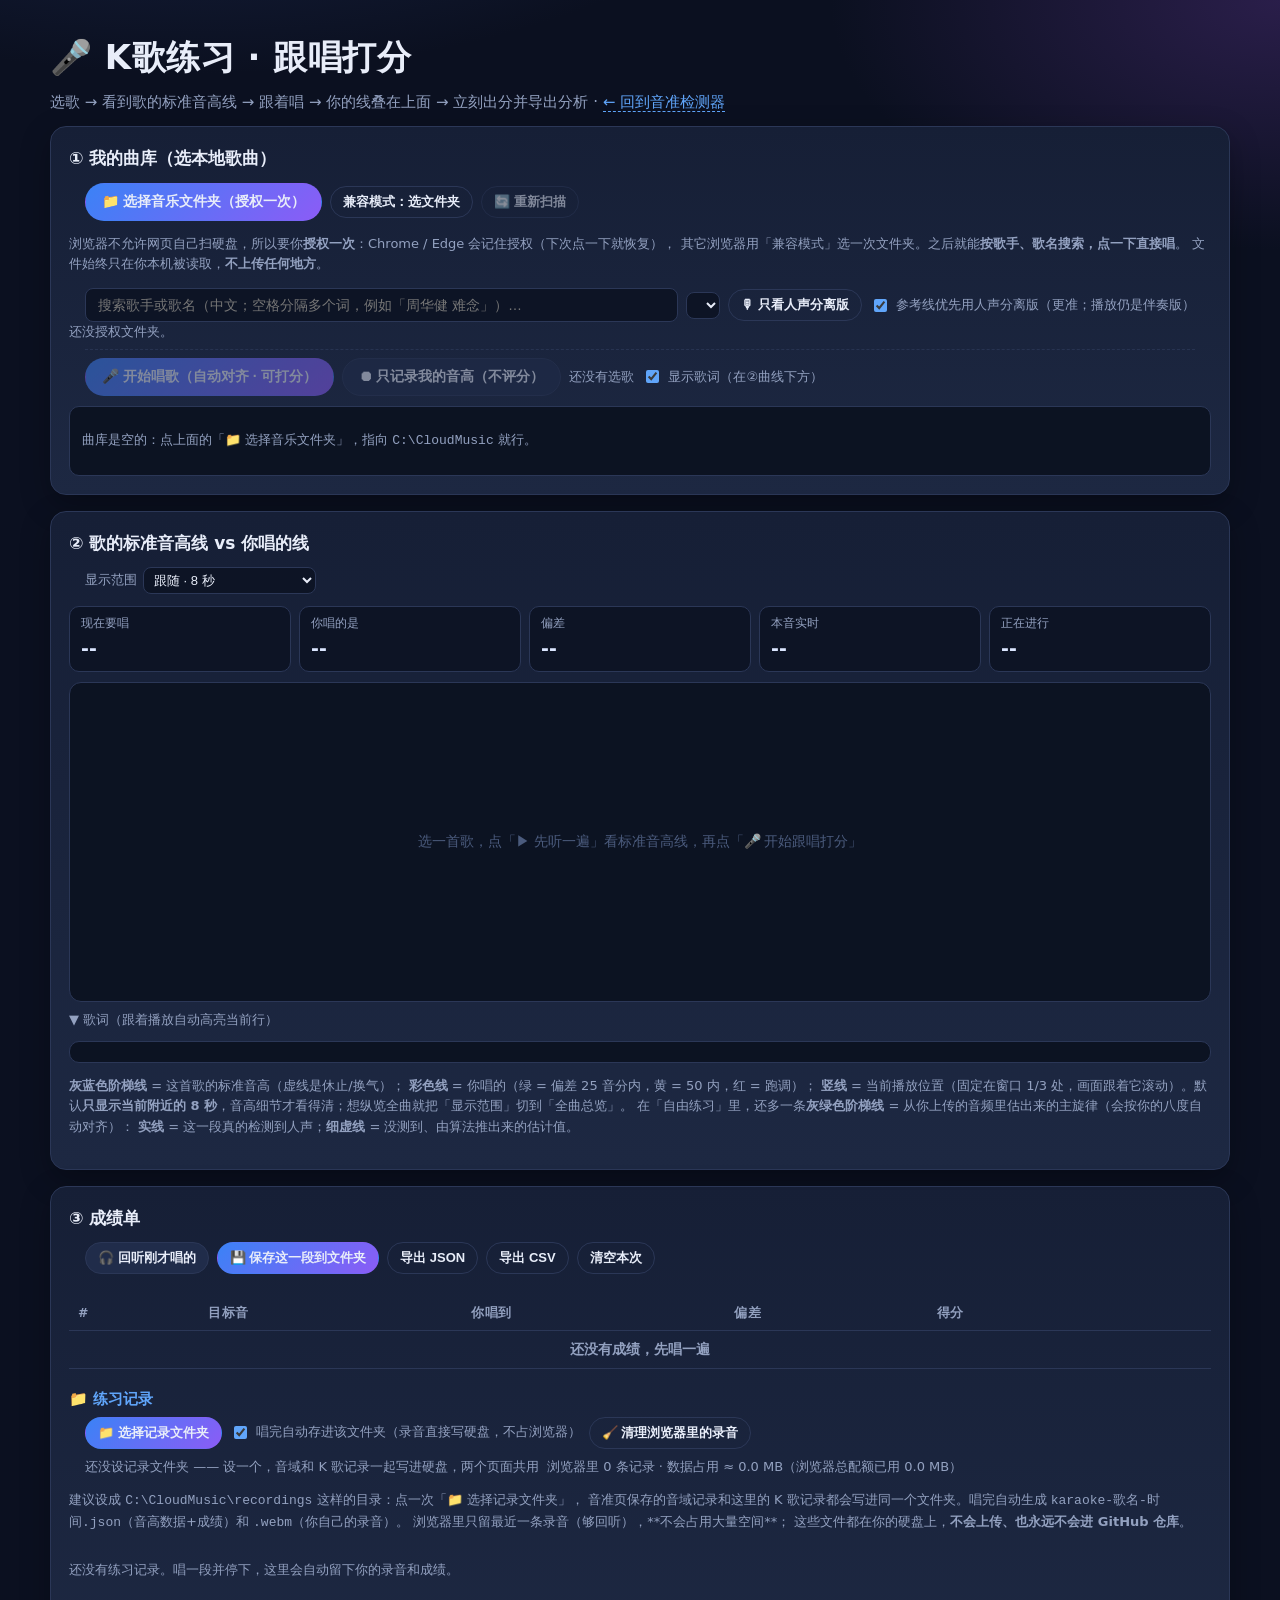
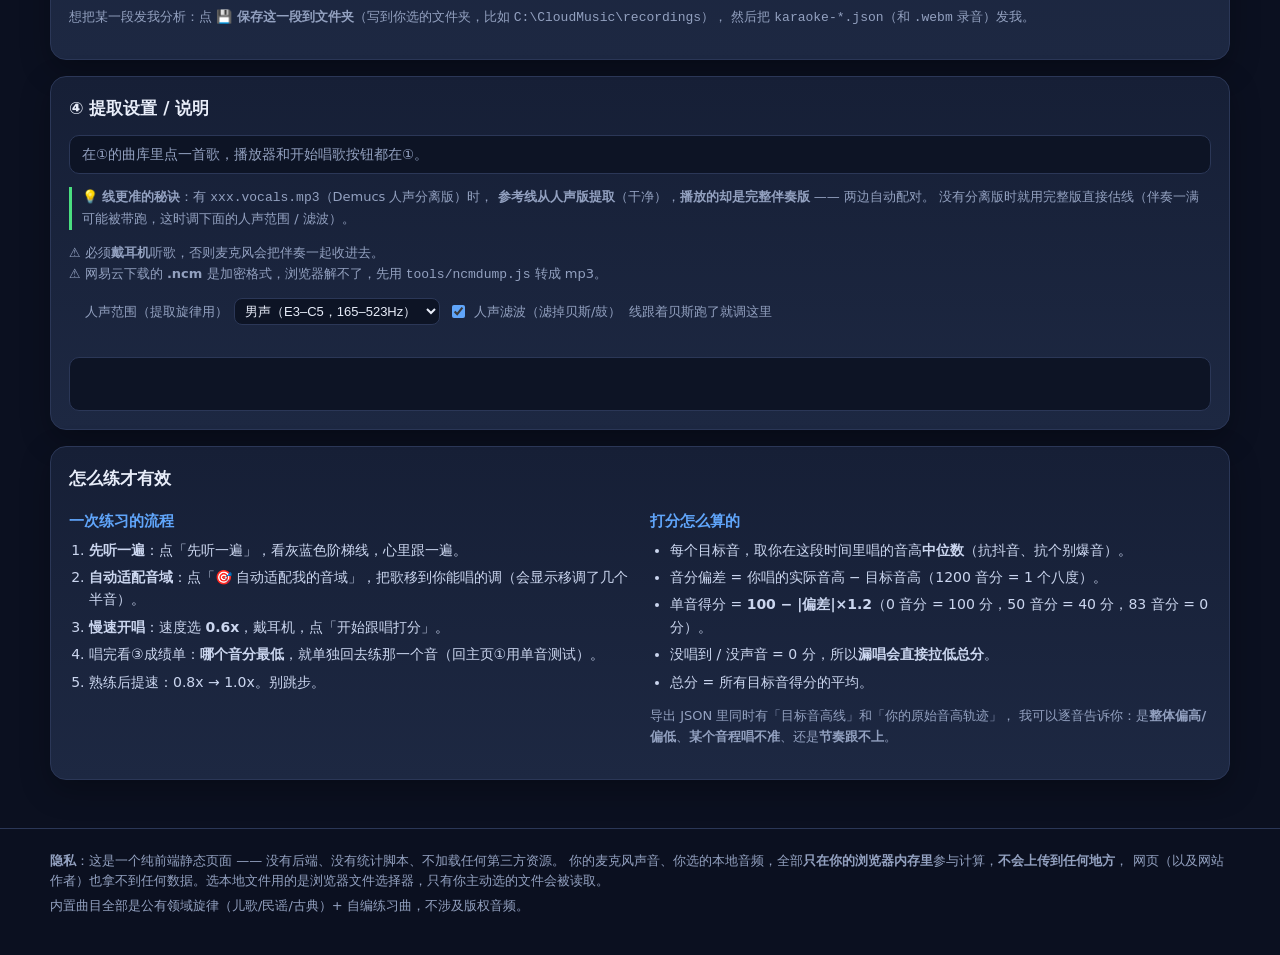
==== karaoke.html @ d2b87dbf "feat: 曲库只看有人声分离版；统一音域/K歌记录文件夹；修复稳定音域判定" ====
<!doctype html>
<html lang="zh-CN">
<head>
<meta charset="utf-8" />
<meta name="viewport" content="width=device-width, initial-scale=1" />
<title>K歌练习 · 跟唱打分 · 音高线对比</title>
<meta name="description" content="网页 K 歌练习：显示歌曲的标准音高线和你唱的线，实时打分，录音可导出分析。纯前端，不上传任何声音。" />
<link rel="stylesheet" href="style.css?v=7" />
<link rel="stylesheet" href="karaoke.css?v=7" />
</head>
<body>

<header class="site-header">
  <div class="wrap">
    <h1>🎤 K歌练习 · 跟唱打分</h1>
    <p class="sub">选歌 → 看到歌的标准音高线 → 跟着唱 → 你的线叠在上面 → 立刻出分并导出分析
      · <a class="back" href="index.html">← 回到音准检测器</a></p>
  </div>
</header>

<main class="wrap grid">

  <!-- ===== 我的曲库 ===== -->
  <section class="card card--wide">
    <div class="card-head">
      <h2>① 我的曲库（选本地歌曲）</h2>
      <div class="row wrap">
        <button id="libPickDir" class="btn btn-primary">📁 选择音乐文件夹（授权一次）</button>
        <button id="libPickFiles" class="btn btn-ghost btn-sm">兼容模式：选文件夹</button>
        <input type="file" id="libFiles" webkitdirectory directory multiple class="hidden-file" />
        <button id="libRescan" class="btn btn-ghost btn-sm" disabled>🔄 重新扫描</button>
      </div>
    </div>
    <p class="muted small">
      浏览器不允许网页自己扫硬盘，所以要你<b>授权一次</b>：Chrome / Edge 会记住授权（下次点一下就恢复），
      其它浏览器用「兼容模式」选一次文件夹。之后就能<b>按歌手、歌名搜索，点一下直接唱</b>。
      文件始终只在你本机被读取，<b>不上传任何地方</b>。
    </p>
    <div class="row wrap">
      <input id="libSearch" class="lib-search" type="search" placeholder="搜索歌手或歌名（中文；空格分隔多个词，例如「周华健 难念」）…" />
      <select id="libArtist" class="mini-select"></select>
      <button id="libVocalsOnly" class="btn btn-ghost btn-sm lib-vocals-only" type="button">🎙 只看人声分离版</button>
      <label class="field checkbox"><input id="libVocals" type="checkbox" checked /> 参考线优先用人声分离版（更准；播放仍是伴奏版）</label>
    </div>
    <div id="libInfo" class="muted small">还没授权文件夹。</div>
    <div class="row wrap lib-actions">
      <button id="syncRecBtn" class="btn btn-primary" disabled>🎤 开始唱歌（自动对齐 · 可打分）</button>
      <button id="freeRecBtn" class="btn" disabled>⏺ 只记录我的音高（不评分）</button>
      <span id="audioName" class="muted small">还没有选歌</span>
      <label class="field checkbox"><input id="lrcChk" type="checkbox" checked /> 显示歌词（在②曲线下方）</label>
    </div>
    <div id="audioBox" class="lib-player"></div>
    <div id="libList" class="lib-list"><p class="muted small">曲库是空的：点上面的「📁 选择音乐文件夹」，指向 <code>C:\CloudMusic</code> 就行。</p></div>
  </section>


  <!-- ===== 音高线对比 ===== -->
  <section class="card card--wide">
    <div class="card-head">
      <h2>② 歌的标准音高线 vs 你唱的线</h2>
      <div class="row wrap">
        <label class="field">显示范围
          <select id="viewSel" class="mini-select">
            <option value="4">跟随 · 4 秒（看得最细）</option>
            <option value="8" selected>跟随 · 8 秒</option>
            <option value="15">跟随 · 15 秒</option>
            <option value="0">全曲总览</option>
          </select>
        </label>
        <span id="playInfo" class="muted small"></span>
      </div>
    </div>

    <div class="kara-hud">
      <div class="hud-item"><span class="k">现在要唱</span><span class="v" id="hudTarget">--</span></div>
      <div class="hud-item"><span class="k">你唱的是</span><span class="v" id="hudYou">--</span></div>
      <div class="hud-item"><span class="k">偏差</span><span class="v" id="hudCents">--</span></div>
      <div class="hud-item"><span class="k">本音实时</span><span class="v" id="hudScore">--</span></div>
      <div class="hud-item"><span class="k">正在进行</span><span class="v" id="hudProg">--</span></div>
    </div>

    <canvas id="karaChart" class="kara-chart"></canvas>
    <p class="muted small" style="margin:8px 0 2px">▼ 歌词（跟着播放自动高亮当前行）</p>
    <div id="lyrics" class="lyrics"></div>

    <p class="muted small">
      <b>灰蓝色阶梯线</b> = 这首歌的标准音高（虚线是休止/换气）；
      <b>彩色线</b> = 你唱的（绿 = 偏差 25 音分内，黄 = 50 内，红 = 跑调）；
      <b>竖线</b> = 当前播放位置（固定在窗口 1/3 处，画面跟着它滚动）。默认<b>只显示当前附近的 8 秒</b>，音高细节才看得清；想纵览全曲就把「显示范围」切到「全曲总览」。
      在「自由练习」里，还多一条<b>灰绿色阶梯线</b> = 从你上传的音频里估出来的主旋律（会按你的八度自动对齐）：
      <b>实线</b> = 这一段真的检测到人声；<b>细虚线</b> = 没测到、由算法推出来的估计值。
    </p>
  </section>

  <!-- ===== 成绩 ===== -->
  <section class="card card--wide">
    <div class="card-head">
      <h2>③ 成绩单</h2>
      <div class="row wrap">
        <button id="playRecBtn" class="btn btn-sm">🎧 回听刚才唱的</button>
        <button id="saveRecBtn" class="btn btn-primary btn-sm">💾 保存这一段到文件夹</button>
        <button id="exportBtn" class="btn btn-ghost btn-sm">导出 JSON</button>
        <button id="csvBtn" class="btn btn-ghost btn-sm">导出 CSV</button>
        <button id="clearBtn" class="btn btn-ghost btn-sm">清空本次</button>
      </div>
    </div>
    <div id="resultSummary" class="summary"></div>
    <div class="table-scroll">
      <table class="stat-table">
        <thead><tr><th>#</th><th>目标音</th><th>你唱到</th><th>偏差</th><th>得分</th><th></th></tr></thead>
        <tbody id="resultBody"><tr><td colspan="6" class="muted center">还没有成绩，先唱一遍</td></tr></tbody>
      </table>
    </div>
    <p id="resultHint" class="muted small"></p>
    <h3 style="margin-top:18px">📁 练习记录</h3>
    <div class="row wrap rec-prefs">
      <button id="recFolderBtn" class="btn btn-primary btn-sm">📁 选择记录文件夹</button>
      <label class="field checkbox"><input id="recAutoChk" type="checkbox" checked /> 唱完自动存进该文件夹（录音直接写硬盘，不占浏览器）</label>
      <button id="recPurgeBtn" class="btn btn-ghost btn-sm">🧹 清理浏览器里的录音</button>
      <span id="recFolderName" class="muted small">还没设记录文件夹</span>
      <span id="recUsage" class="muted small"></span>
    </div>
    <p class="muted small">
      建议设成 <code>C:\CloudMusic\recordings</code> 这样的目录：点一次「📁 选择记录文件夹」，
      音准页保存的音域记录和这里的 K 歌记录都会写进同一个文件夹。唱完自动生成
      <code>karaoke-歌名-时间.json</code>（音高数据+成绩）和 <code>.webm</code>（你自己的录音）。
      浏览器里只留最近一条录音（够回听），**不会占用大量空间**；
      这些文件都在你的硬盘上，<b>不会上传、也永远不会进 GitHub 仓库</b>。
    </p>
    <div id="recList" class="rec-list"><p class="muted small">还没有练习记录。唱一段并停下，这里会自动留下你的成绩和录音（可回听）。</p></div>
    <p class="muted small">想把某一段发我分析：点 <b>💾 保存这一段到文件夹</b>（写到你选的文件夹，比如 <code>C:\CloudMusic\recordings</code>），
      然后把 <code>karaoke-*.json</code>（和 <code>.webm</code> 录音）发我。</p>
  </section>

  <!-- ===== 播放器 / 提取设置 ===== -->
  <section class="card card--wide">
    <div class="card-head"><h2>④ 提取设置 / 说明</h2></div>
    <p id="songInfo" class="status">在①的曲库里点一首歌，播放器和开始唱歌按钮都在①。</p>
    <p class="muted small" style="border-left:3px solid #4ade80;padding-left:10px">
      💡 <b>线更准的秘诀</b>：有 <code>xxx.vocals.mp3</code>（Demucs 人声分离版）时，
      <b>参考线从人声版提取</b>（干净），<b>播放的却是完整伴奏版</b> —— 两边自动配对。
      没有分离版时就用完整版直接估线（伴奏一满可能被带跑，这时调下面的人声范围 / 滤波）。
    </p>
    <p class="muted small">
      ⚠️ 必须<b>戴耳机</b>听歌，否则麦克风会把伴奏一起收进去。<br>
      ⚠️ 网易云下载的 <b>.ncm</b> 是加密格式，浏览器解不了，先用 <code>tools/ncmdump.js</code> 转成 mp3。
    </p>
    <div class="row wrap">
      <label class="field">人声范围（提取旋律用）
        <select id="vocalSel" class="mini-select"></select>
      </label>
      <label class="field checkbox"><input id="vocalBandChk" type="checkbox" checked /> 人声滤波（滤掉贝斯/鼓）</label>
      <span class="muted small">线跟着贝斯跑了就调这里</span>
    </div>
    <div id="refProgress" class="muted small"></div>
    <div id="freeResult" class="prac-result"></div>
  </section>

  <!-- ===== 怎么用 ===== -->
  <section class="card card--wide">
    <div class="card-head"><h2>怎么练才有效</h2></div>
    <div class="cols">
      <div>
        <h3>一次练习的流程</h3>
        <ol>
          <li><b>先听一遍</b>：点「先听一遍」，看灰蓝色阶梯线，心里跟一遍。</li>
          <li><b>自动适配音域</b>：点「🎯 自动适配我的音域」，把歌移到你能唱的调（会显示移调了几个半音）。</li>
          <li><b>慢速开唱</b>：速度选 <b>0.6x</b>，戴耳机，点「开始跟唱打分」。</li>
          <li>唱完看③成绩单：<b>哪个音分最低</b>，就单独回去练那一个音（回主页①用单音测试）。</li>
          <li>熟练后提速：0.8x → 1.0x。别跳步。</li>
        </ol>
      </div>
      <div>
        <h3>打分怎么算的</h3>
        <ul>
          <li>每个目标音，取你在这段时间里唱的音高<b>中位数</b>（抗抖音、抗个别爆音）。</li>
          <li>音分偏差 = 你唱的实际音高 − 目标音高（1200 音分 = 1 个八度）。</li>
          <li>单音得分 = <b>100 − |偏差|×1.2</b>（0 音分 = 100 分，50 音分 = 40 分，83 音分 = 0 分）。</li>
          <li>没唱到 / 没声音 = 0 分，所以<b>漏唱会直接拉低总分</b>。</li>
          <li>总分 = 所有目标音得分的平均。</li>
        </ul>
        <p class="muted small">导出 JSON 里同时有「目标音高线」和「你的原始音高轨迹」，
          我可以逐音告诉你：是<b>整体偏高/偏低</b>、<b>某个音程唱不准</b>、还是<b>节奏跟不上</b>。</p>
      </div>
    </div>
  </section>

</main>

<footer class="site-footer">
  <div class="wrap">
    <p><b>隐私</b>：这是一个纯前端静态页面 —— 没有后端、没有统计脚本、不加载任何第三方资源。
      你的麦克风声音、你选的本地音频，全部<b>只在你的浏览器内存里</b>参与计算，<b>不会上传到任何地方</b>，
      网页（以及网站作者）也拿不到任何数据。选本地文件用的是浏览器文件选择器，只有你主动选的文件会被读取。</p>
    <p class="muted small">内置曲目全部是公有领域旋律（儿歌/民谣/古典）+ 自编练习曲，不涉及版权音频。</p>
  </div>
</footer>

<script src="js/pitch.js?v=7"></script>
<script src="js/karaoke.js?v=7"></script>
<script src="js/library.js?v=7"></script>
<script src="js/record-folder.js?v=7"></script>
<script src="js/record.js?v=7"></script>
<script>
  /* 兜底提示：如果曲库模块没加载成功（浏览器缓存了旧版本 / 网络问题），
     直接明确告诉用户，而不是"点了没反应"。 */
  window.addEventListener('load', function () {
    if (!window.SongLibrary) {
      var el = document.getElementById('libInfo');
      if (el) el.innerHTML = '<span style="color:#f87171">⚠️ 曲库模块加载失败 —— 多半是浏览器缓存了旧版本。' +
        '请按 <b>Ctrl + F5</b>（Mac: Cmd + Shift + R）强制刷新一次。</span>';
      var btn = document.getElementById('libPickDir');
      if (btn) btn.disabled = true;
    }
  });
</script>
</body>
</html>
---- style.css ----
/* ===== 基础 ===== */
:root {
  --bg: #0b1020;
  --bg-soft: #121a2e;
  --card: #161f36;
  --card-2: #1d2842;
  --line: #2b3757;
  --text: #e8edf9;
  --muted: #93a1c0;
  --ok: #4ade80;
  --warn: #fbbf24;
  --bad: #f87171;
  --accent: #60a5fa;
  --accent-2: #a78bfa;
  --radius: 16px;
}
* { box-sizing: border-box; }
html, body { margin: 0; padding: 0; }
body {
  background: radial-gradient(1200px 600px at 15% -10%, #1c2950 0%, transparent 55%),
              radial-gradient(900px 500px at 100% 0%, #2a1e4a 0%, transparent 50%),
              var(--bg);
  color: var(--text);
  font-family: "Segoe UI", "Microsoft YaHei", system-ui, -apple-system, "PingFang SC", sans-serif;
  line-height: 1.6;
  -webkit-text-size-adjust: 100%;
}
.wrap { width: min(1180px, 100% - 32px); margin-inline: auto; }

.site-header { padding: 30px 0 12px; }
.site-header h1 { margin: 0 0 6px; font-size: clamp(22px, 3.4vw, 34px); letter-spacing: .5px; }
.site-header .sub { margin: 0; color: var(--muted); font-size: 15px; }
.site-header .sub b { color: var(--accent-2); }

.grid { display: grid; grid-template-columns: repeat(2, minmax(0, 1fr)); gap: 16px; padding-bottom: 40px; }
.card--tuner { grid-column: 1 / -1; }
.card--wide { grid-column: 1 / -1; }

.card {
  background: linear-gradient(180deg, var(--card) 0%, var(--card-2) 100%);
  border: 1px solid var(--line);
  border-radius: var(--radius);
  padding: 18px;
  box-shadow: 0 10px 30px rgba(0, 0, 0, .28);
}
.card-head { display: flex; align-items: center; justify-content: space-between; gap: 10px; flex-wrap: wrap; margin-bottom: 12px; }
.card-head h2 { margin: 0; font-size: 17px; }
h3 { font-size: 15px; margin: 4px 0 6px; color: var(--accent); }

.row { display: flex; align-items: center; gap: 8px; }
.row.wrap { flex-wrap: wrap; }
.muted { color: var(--muted); }
.small { font-size: 13px; }
.center { text-align: center; }
.mono { font-family: ui-monospace, Consolas, monospace; background: #0d1425; padding: 8px 10px; border-radius: 8px; }

/* ===== 按钮 / 输入 ===== */
.btn {
  appearance: none; border: 1px solid var(--line); background: #202c4a; color: var(--text);
  padding: 9px 16px; border-radius: 999px; font-size: 14px; font-weight: 600; cursor: pointer;
  transition: .16s; white-space: nowrap;
}

.btn:hover { background: #2a3757; transform: translateY(-1px); }
.btn:active { transform: translateY(0); }
.btn:disabled { opacity: .5; cursor: not-allowed; transform: none; }
.btn-primary { background: linear-gradient(135deg, #3b82f6, #8b5cf6); border-color: transparent; }
.btn-primary:hover { background: linear-gradient(135deg, #4f8df8, #9a72f8); }
.btn-primary.on { background: linear-gradient(135deg, #ef4444, #f97316); }
.btn-ghost { background: transparent; }
.btn-ghost:hover { background: #223054; }
.btn-sm { padding: 6px 12px; font-size: 13px; }
.btn.danger { color: var(--bad); border-color: #4a2740; }
button.recording { background: linear-gradient(135deg, #ef4444, #f97316); border-color: transparent; }

.field { font-size: 13px; color: var(--muted); display: inline-flex; align-items: center; gap: 6px; }
.field input[type="number"] {
  width: 68px; background: #0d1425; border: 1px solid var(--line); color: var(--text);
  border-radius: 8px; padding: 5px 8px; font-size: 13px;
}
.field.checkbox { cursor: pointer; }
input[type="checkbox"] { accent-color: var(--accent); }
select {
  background: #0d1425; border: 1px solid var(--line); color: var(--text);
  border-radius: 8px; padding: 6px 8px; font-size: 14px;
}
.mini-select { padding: 4px 6px; font-size: 13px; }
.tip { margin-top: 12px; }
.tip summary { cursor: pointer; color: var(--accent); font-size: 14px; }
.tip p { margin: 8px 0; font-size: 14px; color: #c7d2e8; }

/* ===== 音准区 ===== */
.status {
  margin: 0 0 12px; font-size: 13.5px; color: var(--muted);
  background: #0d1425; border: 1px solid var(--line); border-radius: 10px; padding: 8px 12px;
}
.tuner-grid { display: grid; grid-template-columns: minmax(0, 0.95fr) minmax(0, 1.05fr); gap: 20px; }
.big-note { text-align: center; padding: 8px 0 4px; }
.big-note-main { display: flex; align-items: baseline; justify-content: center; gap: 6px; }
.sol {
  font-size: clamp(58px, 12vw, 104px); font-weight: 800; line-height: 1;
  background: linear-gradient(180deg, #ffffff, #9fc4ff);
  -webkit-background-clip: text; background-clip: text; color: transparent;
  text-shadow: 0 0 42px rgba(96, 165, 250, .28);
}
.oct { font-size: clamp(20px, 4vw, 34px); color: var(--muted); font-weight: 700; }
.letter { font-size: 16px; color: var(--accent); font-weight: 600; margin-top: 6px; }
.hint { font-size: 14px; color: var(--muted); margin-top: 4px; min-height: 22px; }

.readouts { display: grid; grid-template-columns: 1fr 1fr; gap: 8px; margin-top: 10px; }
.readout {
  background: #0d1425; border: 1px solid var(--line); border-radius: 10px;
  padding: 7px 11px; display: flex; justify-content: space-between; align-items: center; font-size: 13px;
}
.readout .k { color: var(--muted); }
.readout .v { font-weight: 700; color: #dbe6ff; }
.readout .v b { font-size: 16px; }
#centsVal.v-ok, .v-ok { color: var(--ok) !important; }
#centsVal.v-warn, .v-warn { color: var(--warn) !important; }
#centsVal.v-bad, .v-bad { color: var(--bad) !important; }
.level { display: inline-block; width: 74px; height: 8px; background: #223154; border-radius: 999px; overflow: hidden; }
.level i { display: block; height: 100%; width: 0%; background: #64748b; transition: width .08s linear, background .2s; }

/* 指针表 */
.meter { margin-bottom: 14px; }
.meter-track {
  position: relative; height: 26px; border-radius: 999px; border: 1px solid var(--line);
  background: linear-gradient(90deg,
     rgba(248,113,113,.55) 0%, rgba(251,191,36,.5) 22%, rgba(74,222,128,.55) 40%,
     rgba(74,222,128,.65) 50%, rgba(74,222,128,.55) 60%, rgba(251,191,36,.5) 78%, rgba(248,113,113,.55) 100%);
  overflow: hidden;
}
.meter-track::after {
  content: ""; position: absolute; left: 50%; top: 0; bottom: 0; width: 2px;
  background: rgba(255,255,255,.75); transform: translateX(-50%);
}
.needle {
  position: absolute; top: -3px; bottom: -3px; width: 4px; border-radius: 4px;
  background: #fff; box-shadow: 0 0 10px rgba(0,0,0,.6); left: 50%; transform: translateX(-50%);
  transition: left .09s linear, background .18s;
}
.needle.ok { background: var(--ok); }
.needle.warn { background: var(--warn); }
.needle.bad { background: var(--bad); }
.meter-labels { display: flex; justify-content: space-between; font-size: 11.5px; color: var(--muted); margin-top: 4px; }
.meter-tip { font-size: 12.5px; color: var(--muted); margin: 6px 0 0; }
.meter-tip b { color: #dbe6ff; }

/* 音阶格子 */
.ladder-head { display: flex; align-items: center; justify-content: space-between; gap: 8px; flex-wrap: wrap; font-size: 14px; margin-bottom: 8px; }
.ladder { display: grid; grid-template-columns: repeat(4, minmax(0, 1fr)); gap: 8px; }
.lad {
  cursor: pointer; border: 1px solid var(--line); background: #0d1425; color: var(--text);
  border-radius: 12px; padding: 8px 4px; display: flex; flex-direction: column; align-items: center; gap: 1px;
  transition: .15s;
}
.lad b { font-size: 17px; line-height: 1.1; }
.lad span { font-size: 11px; color: var(--muted); }
.lad em { font-size: 11.5px; color: var(--accent); font-style: normal; }
.lad:hover { background: #16223d; border-color: var(--accent); transform: translateY(-2px); }
.lad.on {
  background: linear-gradient(160deg, rgba(74,222,128,.22), rgba(96,165,250,.16));
  border-color: var(--ok); box-shadow: 0 0 0 1px rgba(74,222,128,.35), 0 6px 18px rgba(74,222,128,.14);
}
.lad.flash { border-color: var(--accent-2); }

/* ===== 表格 ===== */
.table-scroll { overflow-x: auto; margin-top: 10px; }
table { width: 100%; border-collapse: collapse; font-size: 14px; }
th, td { text-align: left; padding: 7px 9px; border-bottom: 1px solid var(--line); white-space: nowrap; }
th { color: var(--muted); font-weight: 600; font-size: 12.5px; text-transform: uppercase; letter-spacing: .04em; }
tr.on td { background: rgba(74,222,128,.14); }
.ref-table td:nth-child(3) { font-variant-numeric: tabular-nums; color: #dbe6ff; font-weight: 600; }
.stat-table td:first-child { font-weight: 700; }

.bar { display: inline-block; vertical-align: middle; width: 68px; height: 8px; border-radius: 999px; background: #223154; position: relative; overflow: hidden; }
.bar i { position: absolute; top: 0; bottom: 0; }

/* ===== 录音 ===== */
.rec-status { display: flex; align-items: center; gap: 8px; font-size: 14px; margin-bottom: 10px; }
.dot { width: 10px; height: 10px; border-radius: 50%; background: #475569; display: inline-block; }
.dot.live { background: var(--bad); box-shadow: 0 0 0 0 rgba(248,113,113,.7); animation: pulse 1.4s infinite; }
@keyframes pulse { 0% { box-shadow: 0 0 0 0 rgba(248,113,113,.65);} 100% { box-shadow: 0 0 0 12px rgba(248,113,113,0);} }

.summary { display: grid; grid-template-columns: repeat(auto-fit, minmax(110px, 1fr)); gap: 8px; margin-bottom: 10px; }
.sum-item { background: #0d1425; border: 1px solid var(--line); border-radius: 10px; padding: 8px 10px; }
.sum-item .k { font-size: 11.5px; color: var(--muted); display: block; }
.sum-item .v { font-size: 17px; font-weight: 700; }
.sum-item .v.good { color: var(--ok); }
.sum-item .v.warn { color: var(--warn); }
.sum-item .v.bad { color: var(--bad); }

.prac-result {
  margin-top: 12px; background: #0d1425; border: 1px solid var(--line); border-radius: 10px;
  padding: 12px; font-size: 14px; color: #cfdaf3; min-height: 54px;
}
.prac-result .score { font-size: 26px; font-weight: 800; color: var(--accent-2); }
.prac-result b { color: #fff; }

.chart { width: 100%; height: 240px; display: block; border-radius: 10px; background: #0d1425; border: 1px solid var(--line); }

/* ===== 本地记录 ===== */
.sessions { display: grid; gap: 8px; }
.session-item {
  display: flex; align-items: center; justify-content: space-between; gap: 10px; flex-wrap: wrap;
  background: #0d1425; border: 1px solid var(--line); border-radius: 10px; padding: 9px 12px; font-size: 13.5px;
}
.session-item .meta { color: var(--muted); font-size: 12.5px; }

.cols { display: grid; grid-template-columns: 1fr 1fr; gap: 20px; }
.cols ul, .cols ol { margin: 0; padding-left: 20px; font-size: 14px; color: #cbd6ef; }
.cols li { margin: 5px 0; }

.site-footer { border-top: 1px solid var(--line); padding: 18px 0 40px; margin-top: 8px; }
.site-footer p { margin: 4px 0; font-size: 13px; color: var(--muted); }

@media (max-width: 860px) {
  .grid { grid-template-columns: minmax(0, 1fr); }
  .tuner-grid { grid-template-columns: minmax(0, 1fr); }
  .cols { grid-template-columns: minmax(0, 1fr); }
  .ladder { grid-template-columns: repeat(4, minmax(0, 1fr)); }
  .chart { height: 200px; }
}
@media (max-width: 420px) {
  .readouts { grid-template-columns: 1fr; }
  .ladder { grid-template-columns: repeat(2, minmax(0, 1fr)); }
}
/* ===== 音域相关 ===== */
.range-info { margin-top: -4px; line-height: 1.55; }
.range-custom { margin: -2px 0 8px; }
.lad.out { opacity: .42; }
.lad.out:hover { opacity: .8; }
.out-tag { font-size: 10px; color: var(--bad); font-style: normal; line-height: 1.2; }
tr.out td { opacity: .42; }

/* ===== 实时音高曲线 / 声波 ===== */
.live-block { margin-top: 16px; }
.live-head { display: flex; align-items: center; gap: 10px; flex-wrap: wrap; margin-bottom: 8px; font-size: 13.5px; }
.live-title { font-weight: 600; color: #cfe0ff; }
.live-chart { width: 100%; height: 210px; display: block; border-radius: 10px; background: #0c1322; border: 1px solid var(--line); }
.scope { width: 100%; height: 56px; display: block; margin-top: 8px; border-radius: 10px; background: #0c1322; border: 1px solid var(--line); }
.scope.hidden { display: none; }
/* 页面互跳链接 */
.back { color: var(--accent); text-decoration: none; border-bottom: 1px dashed var(--accent); }
.back:hover { color: #fff; }
---- karaoke.css ----
/* ============================================================
 * karaoke.css —— K歌练习页专用样式（配合 style.css）
 * ============================================================ */
.back { color: var(--accent); text-decoration: none; border-bottom: 1px dashed var(--accent); }
.back:hover { color: #fff; }

.mini-select.wide { min-width: 240px; }
.tr-val { display: inline-block; min-width: 34px; text-align: center; color: var(--accent-2); font-size: 15px; }

.kara-hud { display: grid; grid-template-columns: repeat(auto-fit, minmax(120px, 1fr)); gap: 8px; margin-bottom: 10px; }
.hud-item {
  background: #0d1425; border: 1px solid var(--line); border-radius: 10px;
  padding: 7px 11px; display: flex; flex-direction: column; gap: 1px;
}
.hud-item .k { font-size: 11.5px; color: var(--muted); }
.hud-item .v { font-size: 19px; font-weight: 700; color: #dbe6ff; }
.hud-item .v small { font-size: 12px; font-weight: 500; color: var(--muted); }
.v-ok { color: var(--ok) !important; }
.v-warn { color: var(--warn) !important; }
.v-bad { color: var(--bad) !important; }

.kara-chart {
  width: 100%; height: 320px; display: block;
  border-radius: 12px; background: #0c1322; border: 1px solid var(--line);
}

/* 成绩单 */
.score-big { font-size: 34px; font-weight: 800; }
.score-big.s1 { color: var(--ok); }
.score-big.s2 { color: var(--warn); }
.score-big.s3 { color: var(--bad); }

.note-pill {
  display: inline-block; min-width: 30px; text-align: center;
  background: #16223d; border: 1px solid var(--line); border-radius: 6px;
  padding: 0 6px; font-weight: 700;
}
.score-bar { display: inline-block; vertical-align: middle; width: 72px; height: 9px; border-radius: 999px; background: #223154; overflow: hidden; position: relative; }
.score-bar i { position: absolute; top: 0; bottom: 0; left: 0; }

.file-input {
  background: #0d1425; border: 1px solid var(--line); color: var(--muted);
  border-radius: 8px; padding: 6px 10px; font-size: 13px; max-width: 320px;
}
.audio-player { width: 100%; margin-top: 10px; }

@media (max-width: 860px) {
  .kara-chart { height: 240px; }
  .mini-select.wide { min-width: 160px; }
}
#refProgress { min-height: 20px; color: var(--accent); }
#refProgress .ref-ok { color: var(--ok); }
#refProgress .ref-bad { color: var(--bad); }
/* 歌词 */
.lyrics {
  margin-top: 10px; min-height: 0; background: #0c1322; border: 1px solid var(--line);
  border-radius: 10px; padding: 10px 14px; text-align: center; line-height: 1.9;
}
.lyrics .ly-none { color: #64748b; font-size: 13.5px; }
.ly-line { font-size: 15px; color: #5c6c8d; transition: color .15s; }
.ly-line.ly-on { font-size: 20px; font-weight: 800; color: #fff; text-shadow: 0 0 18px rgba(96,165,250,.45); }
/* ===== 本地曲库 ===== */
.hidden-file { display: none; }
.lib-search {
  background: #0d1425; border: 1px solid var(--line); color: var(--text);
  border-radius: 8px; padding: 8px 12px; font-size: 14px; min-width: 260px; flex: 1;
}
.lib-list {
  margin-top: 10px; max-height: 430px; overflow: auto;
  border: 1px solid var(--line); border-radius: 10px; background: #0c1322;
}
.lib-list > p { padding: 10px 12px; }
.lib-head {
  position: sticky; top: 0; z-index: 1; background: #101a2e; padding: 7px 12px;
  font-size: 12.5px; color: var(--muted); border-bottom: 1px solid var(--line);
}
.lib-item {
  display: grid; grid-template-columns: minmax(0, 1.7fr) minmax(0, 1fr) auto auto;
  gap: 10px; align-items: center; padding: 7px 12px; font-size: 13.5px;
  border-bottom: 1px solid rgba(43, 55, 87, .5); cursor: pointer;
}
.lib-item:hover { background: #16223d; }
.lib-item.on { background: rgba(74, 222, 128, .12); }
.lib-title { font-weight: 600; color: #e8edf9; overflow: hidden; text-overflow: ellipsis; white-space: nowrap; }
.lib-artist { color: var(--muted); overflow: hidden; text-overflow: ellipsis; white-space: nowrap; }
.lib-tags { display: flex; gap: 4px; flex-wrap: nowrap; }
.tag { font-size: 10.5px; padding: 1px 6px; border-radius: 999px; border: 1px solid var(--line); color: var(--muted); white-space: nowrap; }
.tag-v { color: #4ade80; border-color: #2c5a42; }
.lib-vocals-only.on { color: #a7f3d0; border-color: #2c5a42; background: rgba(74,222,128,.16); }
.tag-l { color: #60a5fa; border-color: #2c4170; }
.tag-d { max-width: 140px; overflow: hidden; text-overflow: ellipsis; }
.lib-go { color: var(--accent-2); font-weight: 700; white-space: nowrap; }
@media (max-width: 700px) {
  .lib-item { grid-template-columns: 1fr auto; }
  .lib-artist, .tag-d { display: none; }
}
/* 曲库里的播放器 */
.lib-player { margin-top: 4px; }
.lib-player:empty { display: none; }
.lib-player .audio-player { width: 100%; }
.lib-actions { margin-top: 6px; padding-top: 8px; border-top: 1px dashed rgba(43, 55, 87, .8); }
/* 歌词没内容时的占位样式 */
.lyrics.has-none { border-style: dashed; background: transparent; }
/* ===== 练习记录 ===== */
.rec-list { display: grid; gap: 8px; margin-top: 8px; }
.rec-item {
  display: grid; grid-template-columns: minmax(0, 1fr) auto auto; gap: 12px; align-items: center;
  background: #0d1425; border: 1px solid var(--line); border-radius: 10px; padding: 8px 12px;
}
.rec-main { display: flex; flex-direction: column; gap: 2px; min-width: 0; }
.rec-main b { overflow: hidden; text-overflow: ellipsis; white-space: nowrap; }
.rec-score { font-size: 22px; font-weight: 800; color: #93a1c0; }
.rec-score i { font-size: 11px; font-style: normal; color: var(--muted); margin-left: 2px; }
.rec-score.good { color: var(--ok); }
.rec-score.warn { color: var(--warn); }
.rec-score.bad { color: var(--bad); }
@media (max-width: 700px) { .rec-item { grid-template-columns: 1fr auto; } .rec-main { grid-column: 1 / -1; } }
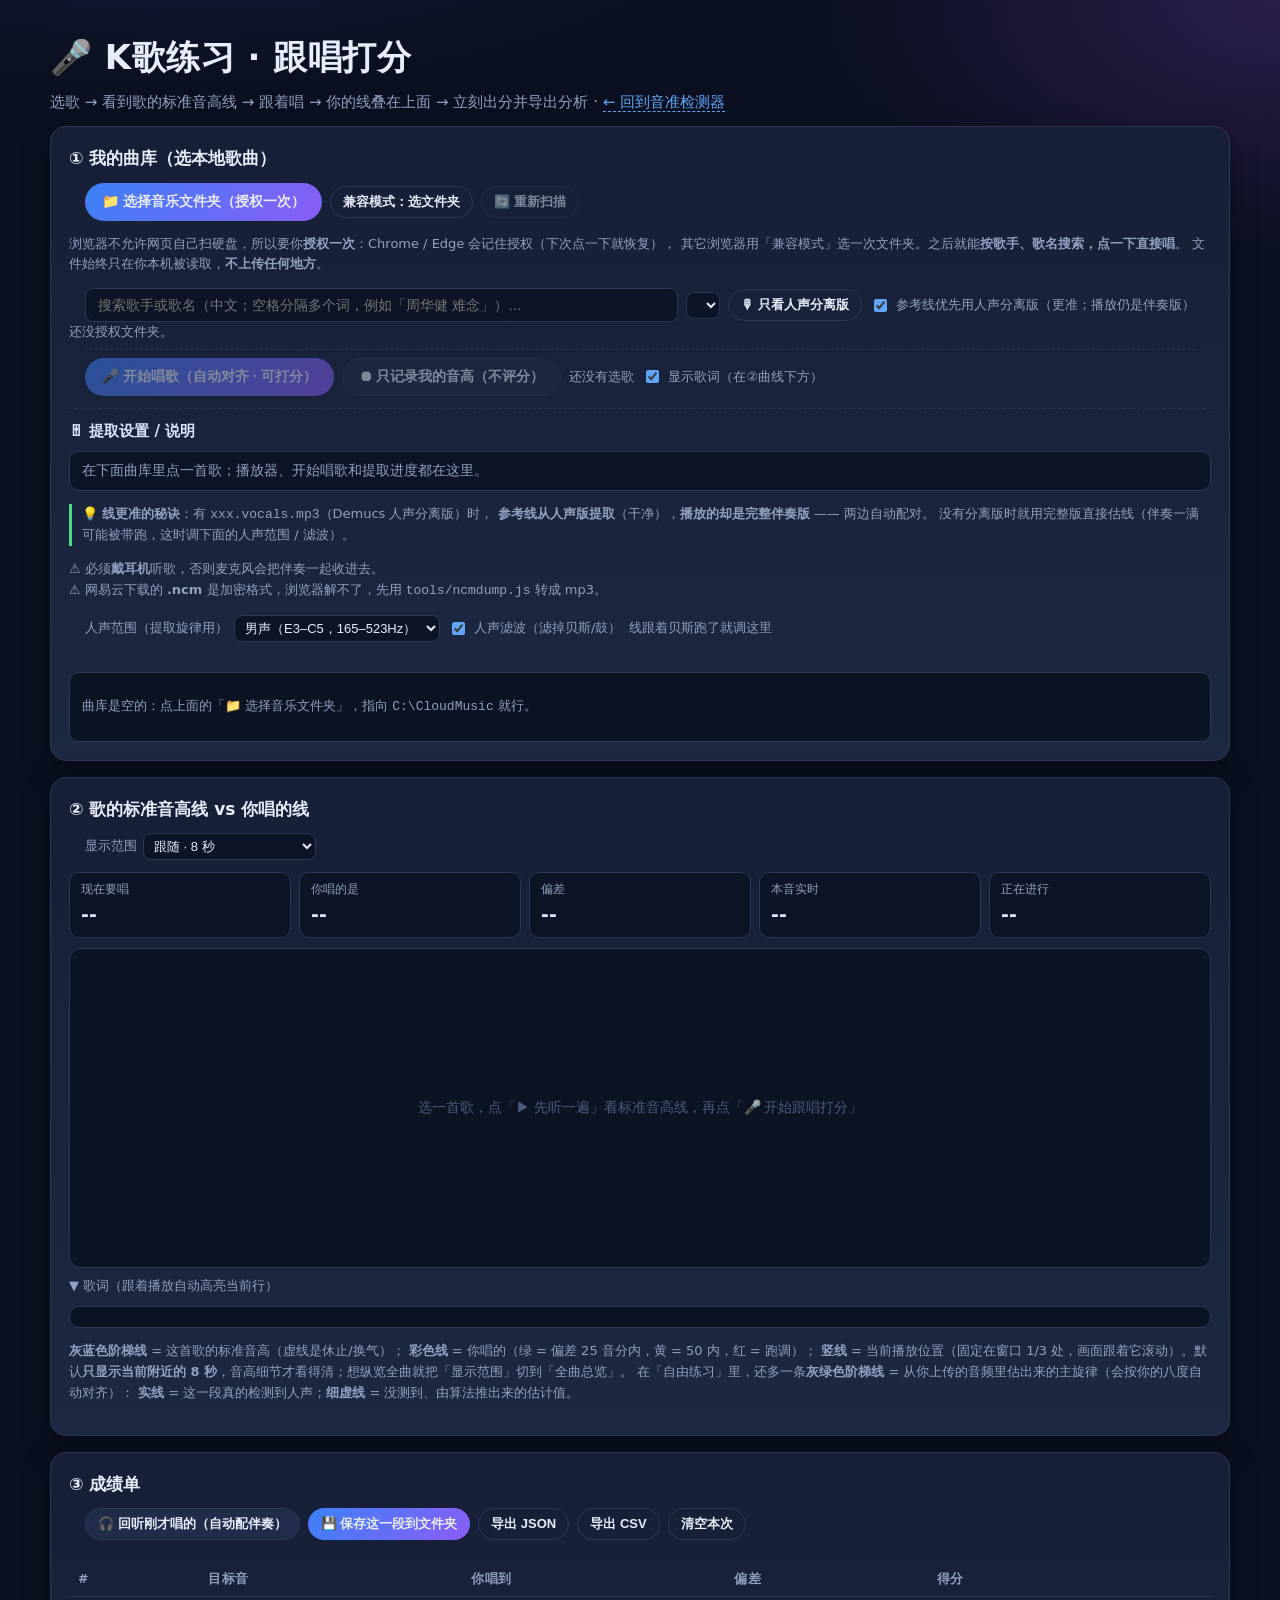
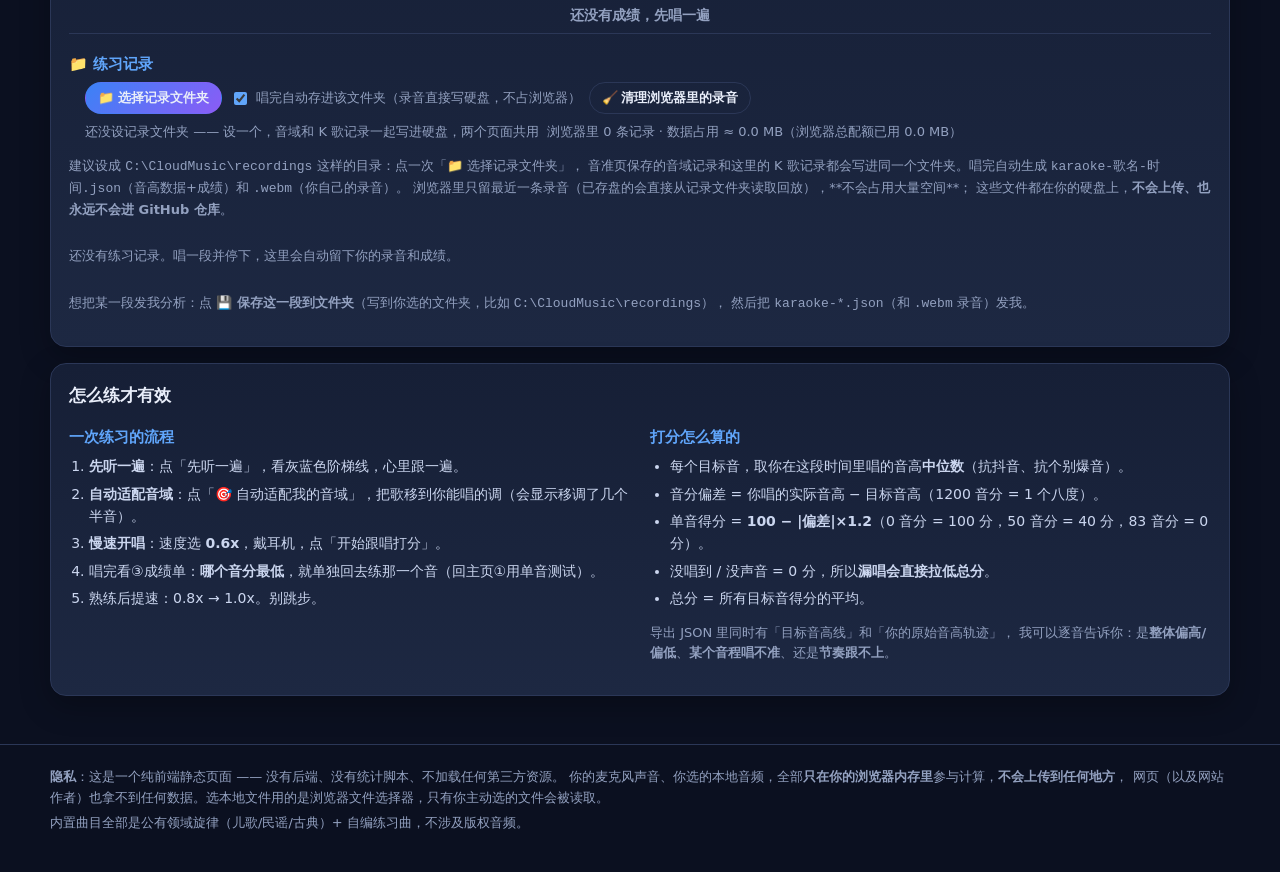
==== commit bf54d777: "feat: ④提取设置并入①；练习记录自动配伴奏/原唱回放" ====
--- a/karaoke.html
+++ b/karaoke.html
@@ -5,8 +5,8 @@
 <meta name="viewport" content="width=device-width, initial-scale=1" />
 <title>K歌练习 · 跟唱打分 · 音高线对比</title>
 <meta name="description" content="网页 K 歌练习：显示歌曲的标准音高线和你唱的线，实时打分，录音可导出分析。纯前端，不上传任何声音。" />
-<link rel="stylesheet" href="style.css?v=7" />
-<link rel="stylesheet" href="karaoke.css?v=7" />
+<link rel="stylesheet" href="style.css?v=8" />
+<link rel="stylesheet" href="karaoke.css?v=9" />
 </head>
 <body>
 
@@ -50,6 +50,28 @@
       <label class="field checkbox"><input id="lrcChk" type="checkbox" checked /> 显示歌词（在②曲线下方）</label>
     </div>
     <div id="audioBox" class="lib-player"></div>
+    <div class="kara-settings">
+      <div class="kara-settings-head">🎚 提取设置 / 说明</div>
+      <p id="songInfo" class="status">在下面曲库里点一首歌；播放器、开始唱歌和提取进度都在这里。</p>
+      <p class="muted small" style="border-left:3px solid #4ade80;padding-left:10px">
+        💡 <b>线更准的秘诀</b>：有 <code>xxx.vocals.mp3</code>（Demucs 人声分离版）时，
+        <b>参考线从人声版提取</b>（干净），<b>播放的却是完整伴奏版</b> —— 两边自动配对。
+        没有分离版时就用完整版直接估线（伴奏一满可能被带跑，这时调下面的人声范围 / 滤波）。
+      </p>
+      <p class="muted small">
+        ⚠️ 必须<b>戴耳机</b>听歌，否则麦克风会把伴奏一起收进去。<br>
+        ⚠️ 网易云下载的 <b>.ncm</b> 是加密格式，浏览器解不了，先用 <code>tools/ncmdump.js</code> 转成 mp3。
+      </p>
+      <div class="row wrap">
+        <label class="field">人声范围（提取旋律用）
+          <select id="vocalSel" class="mini-select"></select>
+        </label>
+        <label class="field checkbox"><input id="vocalBandChk" type="checkbox" checked /> 人声滤波（滤掉贝斯/鼓）</label>
+        <span class="muted small">线跟着贝斯跑了就调这里</span>
+      </div>
+      <div id="refProgress" class="muted small"></div>
+      <div id="freeResult" class="prac-result"></div>
+    </div>
     <div id="libList" class="lib-list"><p class="muted small">曲库是空的：点上面的「📁 选择音乐文件夹」，指向 <code>C:\CloudMusic</code> 就行。</p></div>
   </section>
 
@@ -97,7 +119,7 @@
     <div class="card-head">
       <h2>③ 成绩单</h2>
       <div class="row wrap">
-        <button id="playRecBtn" class="btn btn-sm">🎧 回听刚才唱的</button>
+        <button id="playRecBtn" class="btn btn-sm">🎧 回听刚才唱的（自动配伴奏）</button>
         <button id="saveRecBtn" class="btn btn-primary btn-sm">💾 保存这一段到文件夹</button>
         <button id="exportBtn" class="btn btn-ghost btn-sm">导出 JSON</button>
         <button id="csvBtn" class="btn btn-ghost btn-sm">导出 CSV</button>
@@ -124,37 +146,16 @@
       建议设成 <code>C:\CloudMusic\recordings</code> 这样的目录：点一次「📁 选择记录文件夹」，
       音准页保存的音域记录和这里的 K 歌记录都会写进同一个文件夹。唱完自动生成
       <code>karaoke-歌名-时间.json</code>（音高数据+成绩）和 <code>.webm</code>（你自己的录音）。
-      浏览器里只留最近一条录音（够回听），**不会占用大量空间**；
+      浏览器里只留最近一条录音（已存盘的会直接从记录文件夹读取回放），**不会占用大量空间**；
       这些文件都在你的硬盘上，<b>不会上传、也永远不会进 GitHub 仓库</b>。
     </p>
+    <p id="recPlayInfo" class="muted small"></p>
     <div id="recList" class="rec-list"><p class="muted small">还没有练习记录。唱一段并停下，这里会自动留下你的成绩和录音（可回听）。</p></div>
     <p class="muted small">想把某一段发我分析：点 <b>💾 保存这一段到文件夹</b>（写到你选的文件夹，比如 <code>C:\CloudMusic\recordings</code>），
       然后把 <code>karaoke-*.json</code>（和 <code>.webm</code> 录音）发我。</p>
   </section>
 
-  <!-- ===== 播放器 / 提取设置 ===== -->
-  <section class="card card--wide">
-    <div class="card-head"><h2>④ 提取设置 / 说明</h2></div>
-    <p id="songInfo" class="status">在①的曲库里点一首歌，播放器和开始唱歌按钮都在①。</p>
-    <p class="muted small" style="border-left:3px solid #4ade80;padding-left:10px">
-      💡 <b>线更准的秘诀</b>：有 <code>xxx.vocals.mp3</code>（Demucs 人声分离版）时，
-      <b>参考线从人声版提取</b>（干净），<b>播放的却是完整伴奏版</b> —— 两边自动配对。
-      没有分离版时就用完整版直接估线（伴奏一满可能被带跑，这时调下面的人声范围 / 滤波）。
-    </p>
-    <p class="muted small">
-      ⚠️ 必须<b>戴耳机</b>听歌，否则麦克风会把伴奏一起收进去。<br>
-      ⚠️ 网易云下载的 <b>.ncm</b> 是加密格式，浏览器解不了，先用 <code>tools/ncmdump.js</code> 转成 mp3。
-    </p>
-    <div class="row wrap">
-      <label class="field">人声范围（提取旋律用）
-        <select id="vocalSel" class="mini-select"></select>
-      </label>
-      <label class="field checkbox"><input id="vocalBandChk" type="checkbox" checked /> 人声滤波（滤掉贝斯/鼓）</label>
-      <span class="muted small">线跟着贝斯跑了就调这里</span>
-    </div>
-    <div id="refProgress" class="muted small"></div>
-    <div id="freeResult" class="prac-result"></div>
-  </section>
+
 
   <!-- ===== 怎么用 ===== -->
   <section class="card card--wide">
@@ -196,11 +197,11 @@
   </div>
 </footer>
 
-<script src="js/pitch.js?v=7"></script>
-<script src="js/karaoke.js?v=7"></script>
-<script src="js/library.js?v=7"></script>
-<script src="js/record-folder.js?v=7"></script>
-<script src="js/record.js?v=7"></script>
+<script src="js/pitch.js?v=8"></script>
+<script src="js/karaoke.js?v=9"></script>
+<script src="js/library.js?v=9"></script>
+<script src="js/record-folder.js?v=8"></script>
+<script src="js/record.js?v=9"></script>
 <script>
   /* 兜底提示：如果曲库模块没加载成功（浏览器缓存了旧版本 / 网络问题），
      直接明确告诉用户，而不是"点了没反应"。 */
--- a/karaoke.css
+++ b/karaoke.css
@@ -57,8 +57,12 @@
   border-radius: 10px; padding: 10px 14px; text-align: center; line-height: 1.9;
 }
 .lyrics .ly-none { color: #64748b; font-size: 13.5px; }
-.ly-line { font-size: 15px; color: #5c6c8d; transition: color .15s; }
+.ly-line { font-size: 15px; color: #5c6c8d; transition: color .15s, opacity .15s; }
+.ly-line.ly-pass { opacity: .45; }
+.ly-line.ly-next { color: #93c5fd; font-size: 16px; font-weight: 700; }
 .ly-line.ly-on { font-size: 20px; font-weight: 800; color: #fff; text-shadow: 0 0 18px rgba(96,165,250,.45); }
+.ly-tag { display: inline-block; margin-right: 8px; padding: 1px 7px; border-radius: 999px; font-size: 11px; font-weight: 700; color: #a7f3d0; border: 1px solid rgba(74,222,128,.55); background: rgba(74,222,128,.12); vertical-align: 2px; }
+.ly-dots { display: inline-block; margin-left: 10px; min-width: 1.2em; letter-spacing: 3px; color: #4ade80; font-weight: 800; }
 /* ===== 本地曲库 ===== */
 .hidden-file { display: none; }
 .lib-search {
@@ -114,4 +118,14 @@
 .rec-score.good { color: var(--ok); }
 .rec-score.warn { color: var(--warn); }
 .rec-score.bad { color: var(--bad); }
-@media (max-width: 700px) { .rec-item { grid-template-columns: 1fr auto; } .rec-main { grid-column: 1 / -1; } }+@media (max-width: 700px) { .rec-item { grid-template-columns: 1fr auto; } .rec-main { grid-column: 1 / -1; } }
+
+/* 融合到①的提取设置 / 说明 */
+.kara-settings { margin-top: 12px; padding-top: 10px; border-top: 1px dashed rgba(43, 55, 87, .8); }
+.kara-settings-head { margin: 0 0 8px; font-size: 15px; font-weight: 700; color: #dbe6ff; }
+.kara-settings #freeResult:empty { display: none; }
+
+/* K歌记录里的回放按钮 */
+.rec-actions { justify-content: flex-end; }
+@media (max-width: 700px) { .rec-actions { grid-column: 1 / -1; justify-content: flex-start; } }
+#recPlayInfo:empty { display: none; }
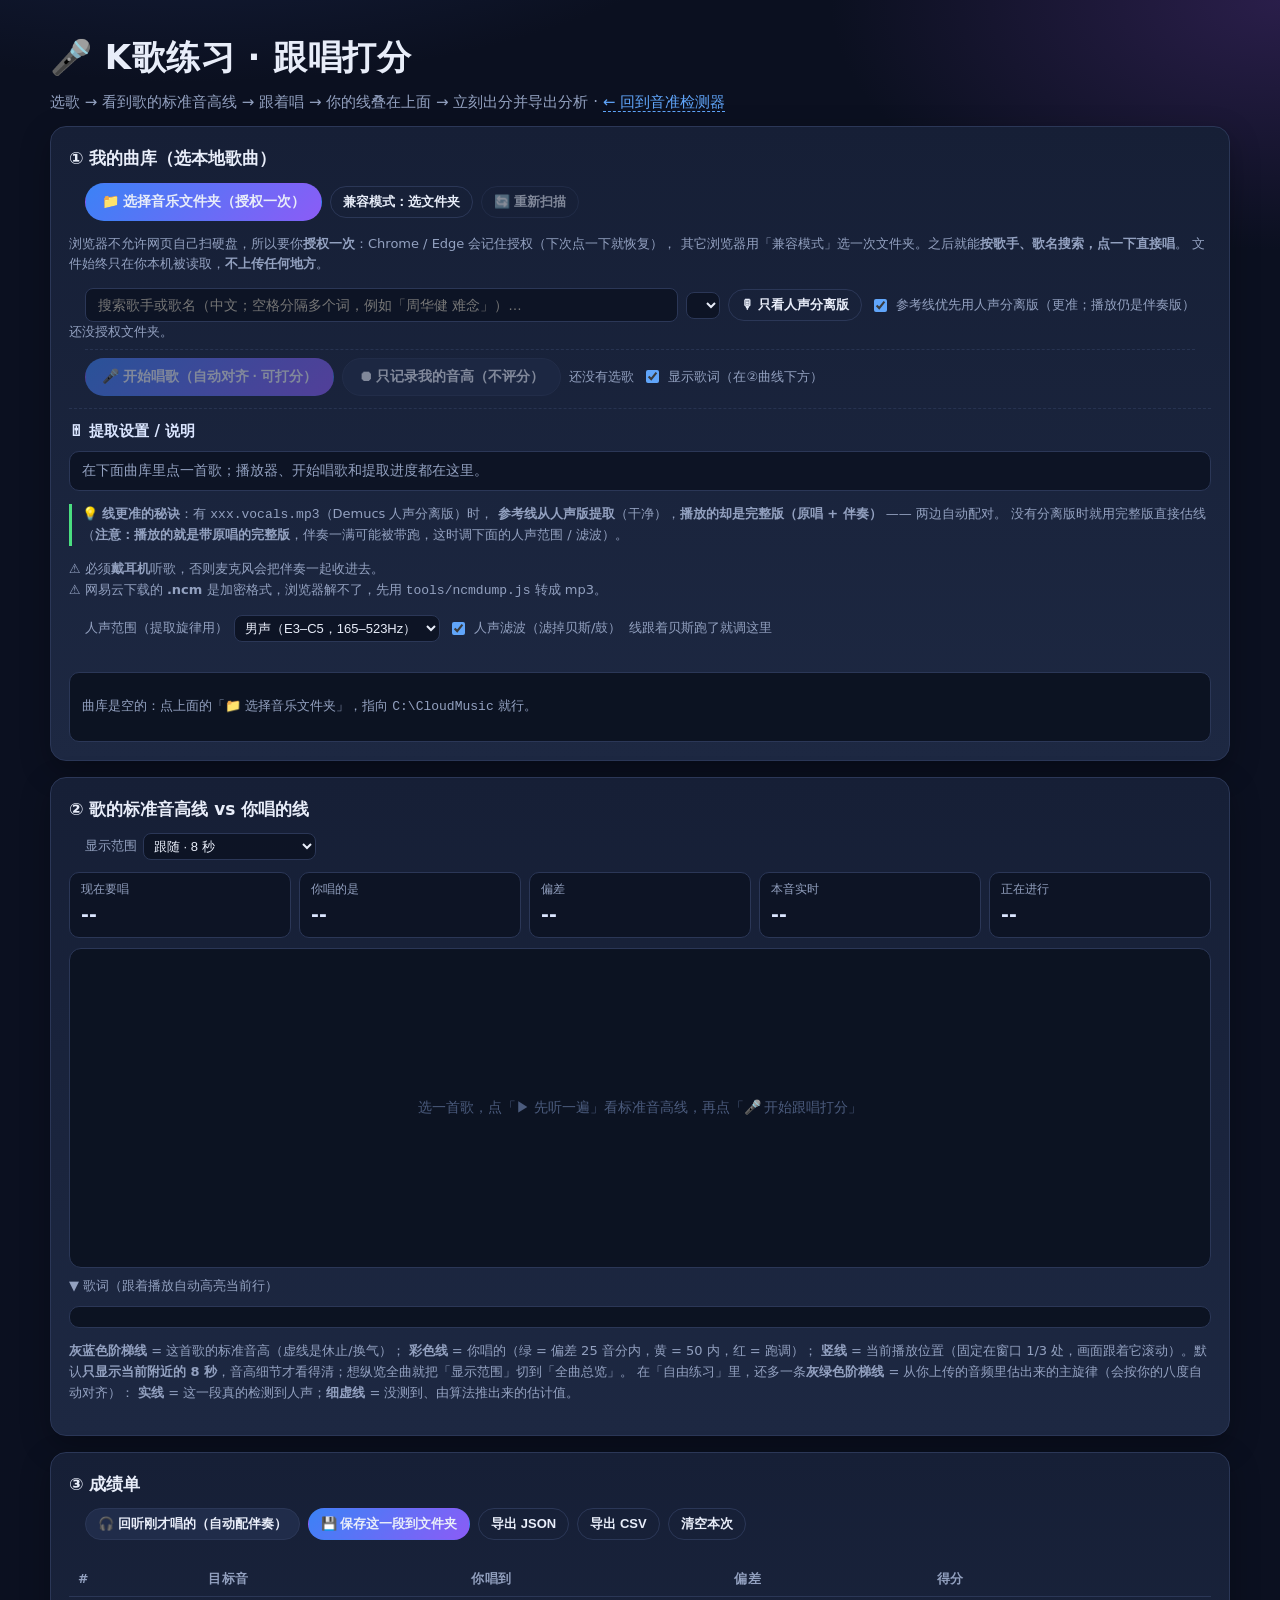
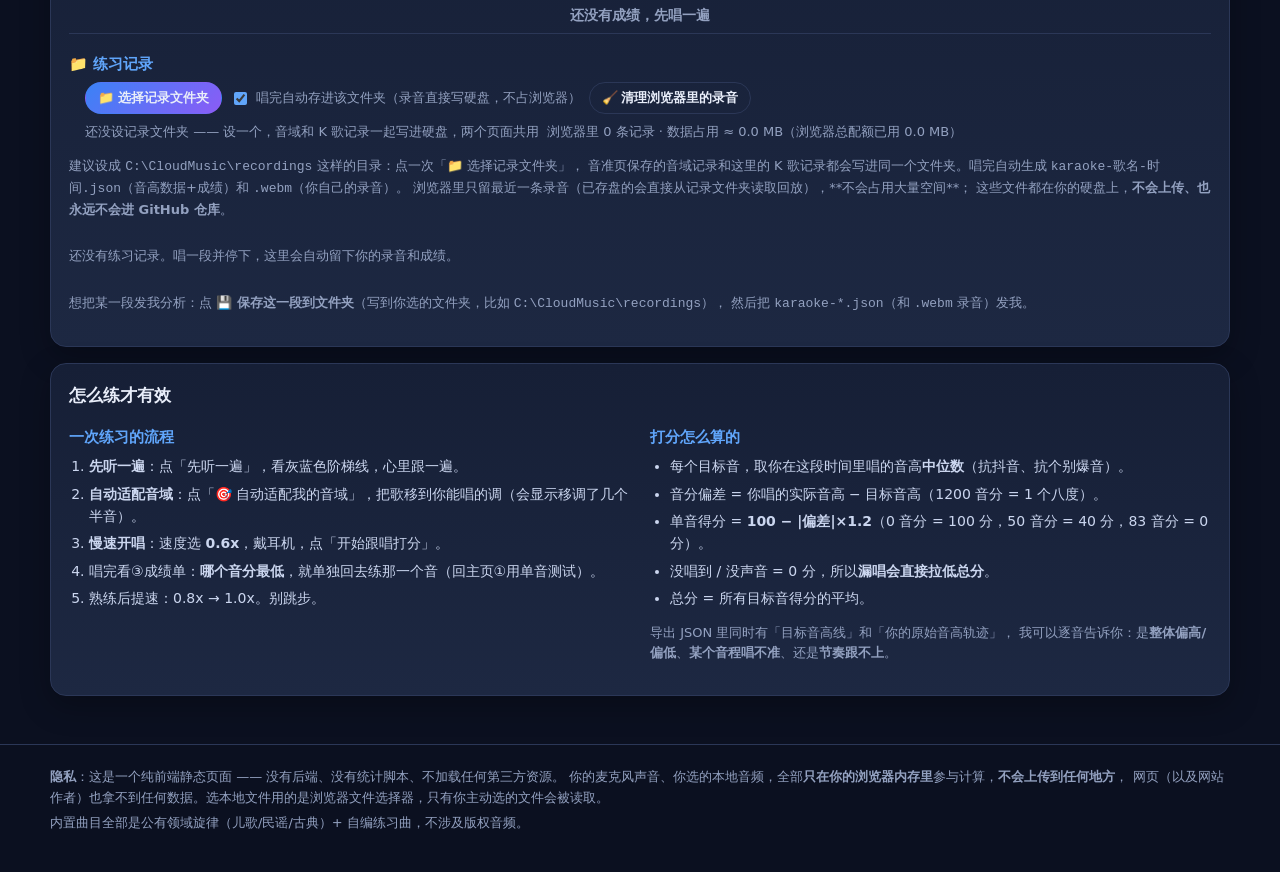
==== commit df2d8a3c: "fix: 练习录音回放不再混进原唱 + 混音响度对齐（人声加强） 回放配对： - 没有 .no_vocals（伴奏版）时，「录音+伴奏」只回放录音，不再拿带原唱的完整版来凑 ——   用户反馈的"我的" ====
--- a/karaoke.html
+++ b/karaoke.html
@@ -5,8 +5,8 @@
 <meta name="viewport" content="width=device-width, initial-scale=1" />
 <title>K歌练习 · 跟唱打分 · 音高线对比</title>
 <meta name="description" content="网页 K 歌练习：显示歌曲的标准音高线和你唱的线，实时打分，录音可导出分析。纯前端，不上传任何声音。" />
-<link rel="stylesheet" href="style.css?v=8" />
-<link rel="stylesheet" href="karaoke.css?v=9" />
+<link rel="stylesheet" href="style.css?v=9" />
+<link rel="stylesheet" href="karaoke.css?v=11" />
 </head>
 <body>
 
@@ -55,8 +55,8 @@
       <p id="songInfo" class="status">在下面曲库里点一首歌；播放器、开始唱歌和提取进度都在这里。</p>
       <p class="muted small" style="border-left:3px solid #4ade80;padding-left:10px">
         💡 <b>线更准的秘诀</b>：有 <code>xxx.vocals.mp3</code>（Demucs 人声分离版）时，
-        <b>参考线从人声版提取</b>（干净），<b>播放的却是完整伴奏版</b> —— 两边自动配对。
-        没有分离版时就用完整版直接估线（伴奏一满可能被带跑，这时调下面的人声范围 / 滤波）。
+        <b>参考线从人声版提取</b>（干净），<b>播放的却是完整版（原唱 + 伴奏）</b> —— 两边自动配对。
+        没有分离版时就用完整版直接估线（<b>注意：播放的就是带原唱的完整版</b>，伴奏一满可能被带跑，这时调下面的人声范围 / 滤波）。
       </p>
       <p class="muted small">
         ⚠️ 必须<b>戴耳机</b>听歌，否则麦克风会把伴奏一起收进去。<br>
@@ -150,6 +150,11 @@
       这些文件都在你的硬盘上，<b>不会上传、也永远不会进 GitHub 仓库</b>。
     </p>
     <p id="recPlayInfo" class="muted small"></p>
+    <div id="recPlayBar" class="rec-playbar" hidden>
+      <button id="recStopBtn" class="btn btn-ghost btn-sm" type="button">⏹ 停止</button>
+      <input id="recSeek" class="rec-seek" type="range" min="0" max="1000" value="0" step="1" />
+      <span id="recTime" class="muted small">0:00 / 0:00</span>
+    </div>
     <div id="recList" class="rec-list"><p class="muted small">还没有练习记录。唱一段并停下，这里会自动留下你的成绩和录音（可回听）。</p></div>
     <p class="muted small">想把某一段发我分析：点 <b>💾 保存这一段到文件夹</b>（写到你选的文件夹，比如 <code>C:\CloudMusic\recordings</code>），
       然后把 <code>karaoke-*.json</code>（和 <code>.webm</code> 录音）发我。</p>
@@ -198,10 +203,10 @@
 </footer>
 
 <script src="js/pitch.js?v=8"></script>
-<script src="js/karaoke.js?v=9"></script>
-<script src="js/library.js?v=9"></script>
+<script src="js/karaoke.js?v=11"></script>
+<script src="js/library.js?v=12"></script>
 <script src="js/record-folder.js?v=8"></script>
-<script src="js/record.js?v=9"></script>
+<script src="js/record.js?v=13"></script>
 <script>
   /* 兜底提示：如果曲库模块没加载成功（浏览器缓存了旧版本 / 网络问题），
      直接明确告诉用户，而不是"点了没反应"。 */
--- a/style.css
+++ b/style.css
@@ -242,4 +242,20 @@
 .scope.hidden { display: none; }
 /* 页面互跳链接 */
 .back { color: var(--accent); text-decoration: none; border-bottom: 1px dashed var(--accent); }
-.back:hover { color: #fff; }+.back:hover { color: #fff; }
+
+/* ===== 换声区 & 音域趋势 ===== */
+.trend-chart { height: 300px; }
+.pass-tag {
+  display: inline-block; font-size: 11.5px; line-height: 1.5;
+  border-radius: 999px; padding: 0 8px; margin: 1px 4px 1px 0;
+  border: 1px solid var(--line); color: var(--muted); white-space: nowrap;
+}
+.pass-tag.ok { color: var(--ok); border-color: #24503a; }
+.pass-tag.warn { color: var(--warn); border-color: #4a3a1e; }
+.pass-tag.bad { color: var(--bad); border-color: #4a2740; }
+tr.pass-break td { background: rgba(251,191,36,.14); }
+#passResult .muted { color: var(--muted); }
+@media (max-width: 860px) {
+  .trend-chart { height: 240px; }
+}
--- a/karaoke.css
+++ b/karaoke.css
@@ -129,3 +129,10 @@
 .rec-actions { justify-content: flex-end; }
 @media (max-width: 700px) { .rec-actions { grid-column: 1 / -1; justify-content: flex-start; } }
 #recPlayInfo:empty { display: none; }
+
+/* 练习记录回放进度条 */
+.rec-playbar { display: flex; align-items: center; gap: 8px; margin: 8px 0; }
+.rec-playbar[hidden] { display: none; }
+.rec-seek { flex: 1; height: 22px; cursor: pointer; accent-color: var(--accent); }
+#recTime { min-width: 88px; text-align: right; }
+@media (max-width: 700px) { .rec-playbar { flex-wrap: wrap; } #recTime { margin-left: auto; } }
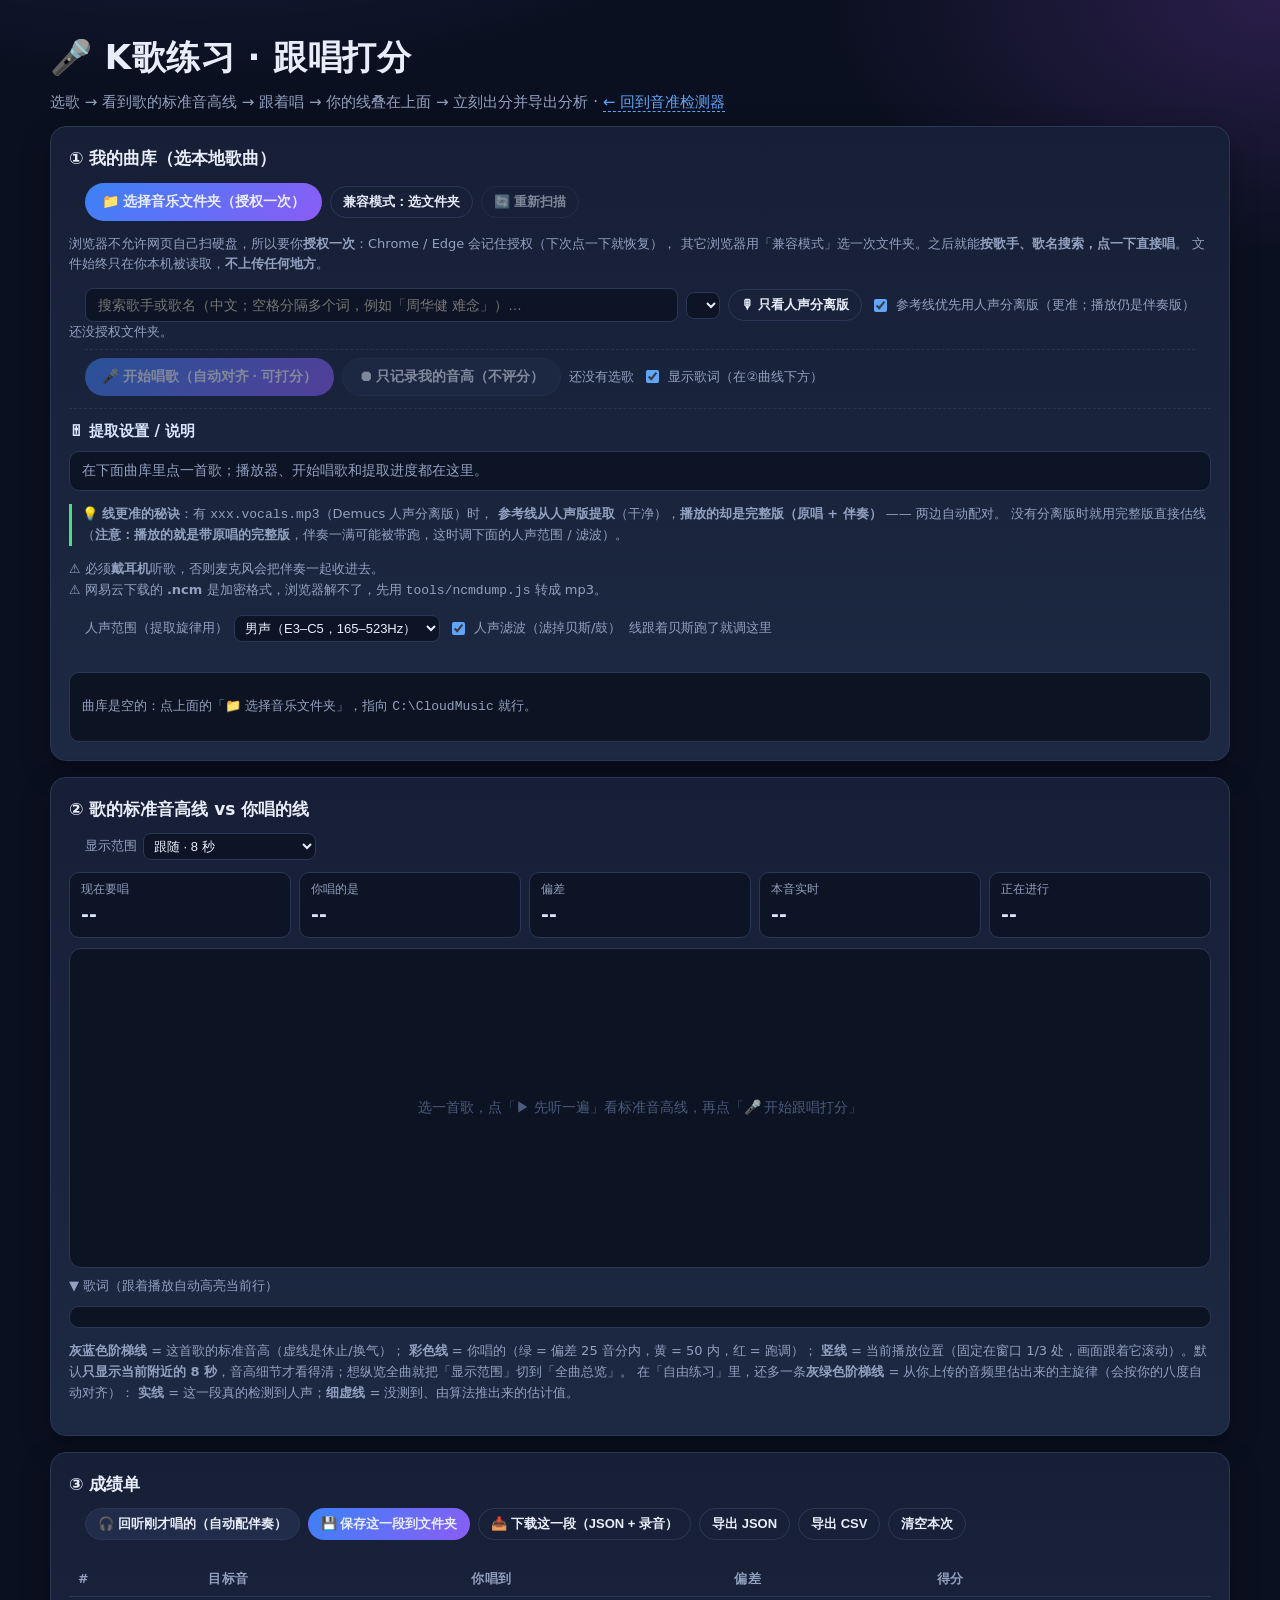
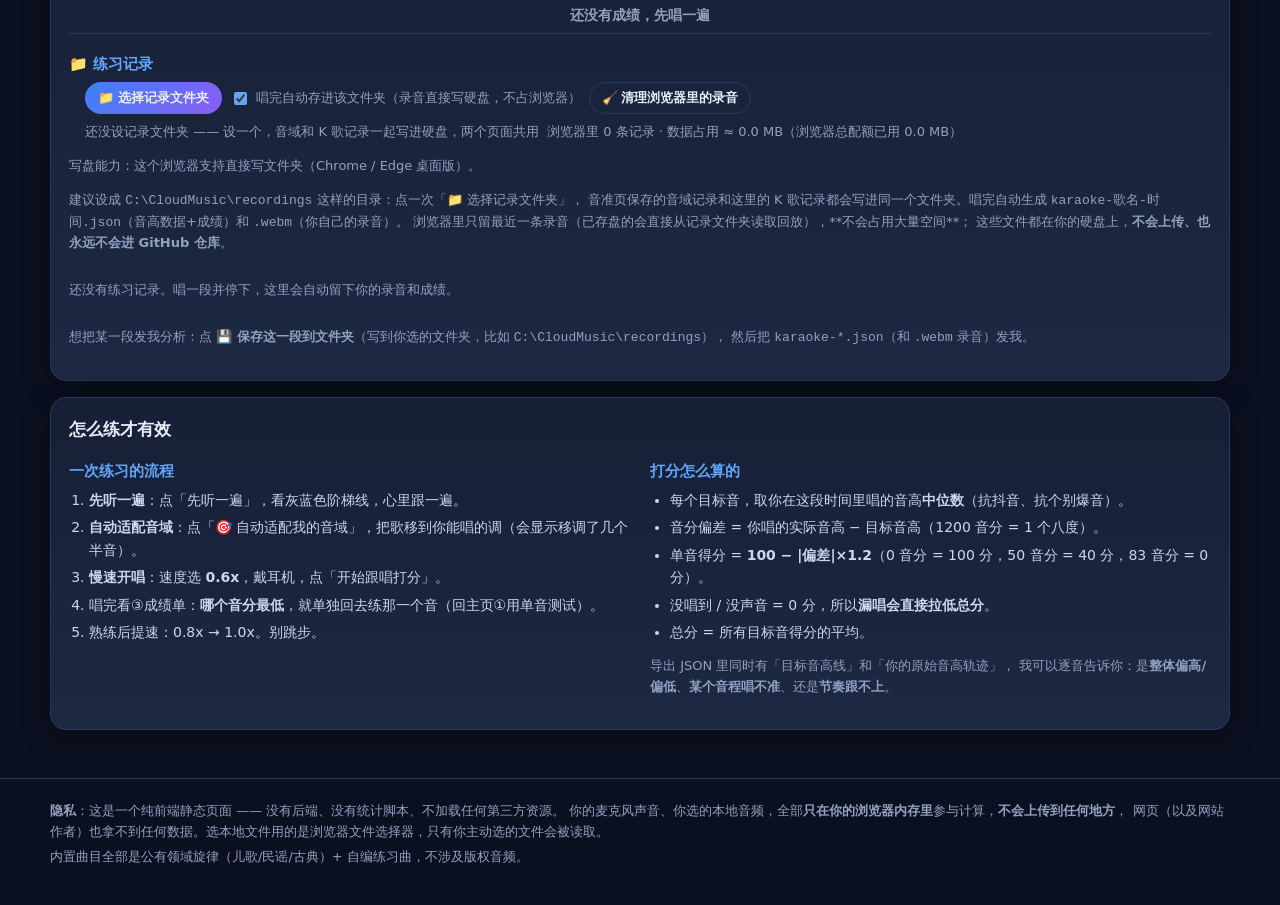
==== commit 45747eee: "fix: 保存到文件夹点了没反应 —— 现在每一步都有可见反馈，失败自动改成下载 线上 GitHub Pages 上点「保存这一段到文件夹」什么都不发生：pickPromise 挂起或 AbortEr" ====
--- a/karaoke.html
+++ b/karaoke.html
@@ -5,7 +5,7 @@
 <meta name="viewport" content="width=device-width, initial-scale=1" />
 <title>K歌练习 · 跟唱打分 · 音高线对比</title>
 <meta name="description" content="网页 K 歌练习：显示歌曲的标准音高线和你唱的线，实时打分，录音可导出分析。纯前端，不上传任何声音。" />
-<link rel="stylesheet" href="style.css?v=9" />
+<link rel="stylesheet" href="style.css?v=10" />
 <link rel="stylesheet" href="karaoke.css?v=11" />
 </head>
 <body>
@@ -121,6 +121,7 @@
       <div class="row wrap">
         <button id="playRecBtn" class="btn btn-sm">🎧 回听刚才唱的（自动配伴奏）</button>
         <button id="saveRecBtn" class="btn btn-primary btn-sm">💾 保存这一段到文件夹</button>
+        <button id="saveDownloadBtn" class="btn btn-ghost btn-sm">📥 下载这一段（JSON + 录音）</button>
         <button id="exportBtn" class="btn btn-ghost btn-sm">导出 JSON</button>
         <button id="csvBtn" class="btn btn-ghost btn-sm">导出 CSV</button>
         <button id="clearBtn" class="btn btn-ghost btn-sm">清空本次</button>
@@ -142,6 +143,8 @@
       <span id="recFolderName" class="muted small">还没设记录文件夹</span>
       <span id="recUsage" class="muted small"></span>
     </div>
+    <p id="recSupport" class="muted small"></p>
+    <p id="recStatus" class="rec-status" hidden></p>
     <p class="muted small">
       建议设成 <code>C:\CloudMusic\recordings</code> 这样的目录：点一次「📁 选择记录文件夹」，
       音准页保存的音域记录和这里的 K 歌记录都会写进同一个文件夹。唱完自动生成
@@ -205,8 +208,8 @@
 <script src="js/pitch.js?v=8"></script>
 <script src="js/karaoke.js?v=11"></script>
 <script src="js/library.js?v=12"></script>
-<script src="js/record-folder.js?v=8"></script>
-<script src="js/record.js?v=13"></script>
+<script src="js/record-folder.js?v=9"></script>
+<script src="js/record.js?v=14"></script>
 <script>
   /* 兜底提示：如果曲库模块没加载成功（浏览器缓存了旧版本 / 网络问题），
      直接明确告诉用户，而不是"点了没反应"。 */
--- a/style.css
+++ b/style.css
@@ -258,4 +258,17 @@
 #passResult .muted { color: var(--muted); }
 @media (max-width: 860px) {
   .trend-chart { height: 240px; }
-}+}
+
+/* ===== 保存类提示（写文件夹 / 下载兜底）===== */
+.rec-status {
+  margin: 8px 0 2px; padding: 8px 11px; border-radius: 9px; line-height: 1.6;
+  border: 1px solid var(--line); border-left: 3px solid var(--muted);
+  background: rgba(148, 163, 184, .08); font-size: 13px;
+}
+.rec-status[hidden] { display: none; }
+.rec-status.info { border-left-color: #60a5fa; }
+.rec-status.ok   { border-left-color: var(--ok); background: rgba(74, 222, 128, .10); }
+.rec-status.warn { border-left-color: var(--warn); background: rgba(251, 191, 36, .10); }
+.rec-status.err  { border-left-color: var(--bad); background: rgba(248, 113, 113, .10); }
+.rec-status code { word-break: break-all; }
